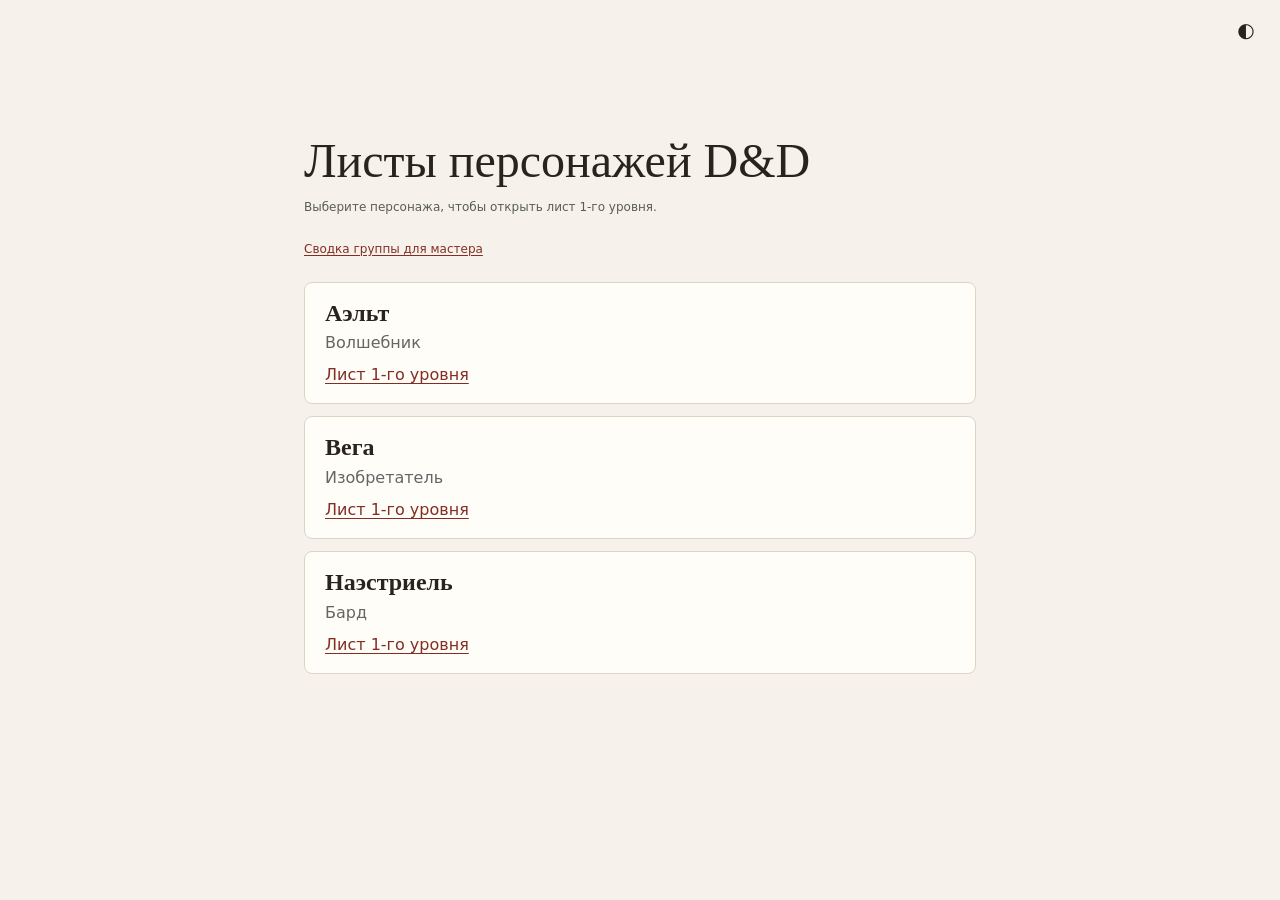
==== index.html @ 46f426d1 "up pages" ====
<!doctype html>
<html lang="ru">
<head>
  <meta charset="utf-8">
  <link rel="manifest" href="./manifest.webmanifest">
  <link rel="icon" href="./assets/favicon.ico">
  <link rel="apple-touch-icon" sizes="192x192" href="./assets/icon-192.png?v=2">
  <meta name="apple-mobile-web-app-title" content="DnD Chars">
  <script defer src="./pwa.js"></script>
  <meta name="viewport" content="width=device-width, initial-scale=1">
  <title>DnD Chars</title>
  <script src="character-sheets/theme.js"></script>
  <link rel="stylesheet" href="character-sheets/styles.css">
  <style>
    body {
      margin: 0;
      background: #f6f2eb;
      color: #29231e;
      font: 1rem/1.5 system-ui, sans-serif;
    }

    main {
      box-sizing: content-box;
      max-width: 42rem;
      margin: 0 auto;
      padding: clamp(2rem, 8vw, 5rem) 1rem;
    }

    h1, h2 {
      font-family: Georgia, serif;
      line-height: 1.2;
    }

    h1 { margin: 0; font-size: clamp(2rem, 6vw, 3rem); }
    h2 { margin: 0; font-size: 1.5rem; }
    header { margin: 0; }
    header p { margin: 0.5rem 0 1.5rem; }

    .characters {
      display: grid;
      gap: 0.75rem;
      margin: 0;
      padding: 0;
      list-style: none;
    }

    .character {
      padding: 1rem 1.25rem;
      border: 1px solid #ded4c5;
      border-radius: 0.5rem;
      background: #fffdf8;
    }

    .character-class { margin: 0.25rem 0 0.5rem; color: #656565; }

    a { color: #832e24; text-underline-offset: 0.18em; }
    a:hover { color: #582017; }
    a:focus-visible { outline: 2px solid currentColor; outline-offset: 3px; }
  </style>
</head>
<body class="site-home">
  <main>
    <header>
      <h1>Листы персонажей D&amp;D</h1>
      <p>Выберите персонажа, чтобы открыть лист 1-го уровня.</p>
      <p><a href="party.html">Сводка группы для мастера</a></p>
    </header>
    <nav aria-label="Листы по персонажам">
      <ul class="characters" role="list">
        <li class="character">
          <h2>Аэльт</h2>
          <p class="character-class">Волшебник</p>
          <a href="character-sheets/aelt/index.html" aria-label="Лист 1-го уровня — Аэльт">Лист 1-го уровня</a>
        </li>
        <li class="character">
          <h2>Вега</h2>
          <p class="character-class">Изобретатель</p>
          <a href="character-sheets/vega/index.html" aria-label="Лист 1-го уровня — Вега">Лист 1-го уровня</a>
        </li>
        <li class="character">
          <h2>Наэстриель</h2>
          <p class="character-class">Бард</p>
          <a href="character-sheets/naestriel/index.html" aria-label="Лист 1-го уровня — Наэстриель">Лист 1-го уровня</a>
        </li>
      </ul>
    </nav>
  </main>
</body>
</html>
---- character-sheets/styles.css ----
@charset "UTF-8";
*{box-sizing:border-box}body{margin:0;background:#e1e2db;color:#20221f;font:13px/1.4 Georgia,"Times New Roman",serif}.sheets{max-width:1060px;margin:24px auto}.sheet{background:white;padding:28px;margin-bottom:24px;box-shadow:0 5px 25px #0001;break-after:page}.sheet:last-child{break-after:auto}.masthead,footer{display:flex;justify-content:space-between;gap:15px;font:10px Arial,sans-serif;text-transform:uppercase;letter-spacing:.08em}.masthead{border-bottom:2px solid #20221f;padding-bottom:9px}header{margin:17px 0}h1{font-size:31px;font-weight:normal;margin:0 0 3px}header p{margin:0;font-size:12px;color:#595d52}.score-bar{display:grid;grid-template-columns:repeat(6,1fr);gap:12px;margin-bottom:19px}.score-bar>div{border:1.5px solid #656b5d;border-radius:7px 7px 18px 18px;text-align:center;padding:7px}.score-bar span{display:block;font:10px Arial,sans-serif;text-transform:uppercase}.score-bar strong{display:block;font-size:29px;font-weight:normal}.score-bar small{font:10px Arial,sans-serif}.print-columns{display:grid;gap:17px;align-items:start}.columns-3{grid-template-columns:1fr 1.25fr 1.2fr}.columns-2{grid-template-columns:1fr 1fr}.panel{position:relative;padding:12px;border:1px solid #656b5d;border-radius:8px 2px;margin-bottom:14px;break-inside:avoid}.cost-mark{position:absolute;top:9px;right:9px;font:700 8px Arial,sans-serif;text-transform:uppercase;letter-spacing:.05em;border:1px solid #656b5d;border-radius:2px;padding:2px 5px;background:#fff}.panel.summary{background:#dadada;-webkit-print-color-adjust:exact;print-color-adjust:exact}.panel.summary .data-table td,.panel.summary .data-table th{border-bottom:1px solid #aaa}.panel.with-table{border-color:#aaa}.panel h2{font:700 10px/1.3 Arial,sans-serif;text-transform:uppercase;letter-spacing:.05em;text-align:center;margin:0 0 10px}.panel p{margin:0 0 8px}.panel p:last-child{margin-bottom:0}.data-table{width:100%;border-collapse:collapse;font-size:12px}.data-table td,.data-table th{padding:5px 2px;border-bottom:1px solid #d6d8cf;text-align:left;vertical-align:top}.data-table tr:last-child td{border-bottom:0}.data-table th{font:9px Arial,sans-serif;color:#595d52}.data-table td:last-child{text-align:right;font-weight:bold;white-space:nowrap}footer{border-top:1px solid #656b5d;padding-top:9px;margin-top:15px;color:#595d52}
@media screen and (max-width:700px){.sheets{margin:10px}.sheet{padding:18px}.print-columns{grid-template-columns:1fr}.score-bar{gap:5px}.score-bar span,.score-bar small{font-size:8px}h1{font-size:26px}.data-table{font-size:13px}}
@media screen and (width < 1000px) {
  .score-bar {
    grid-template-columns: minmax(0, 1fr);
  }

  .score-bar > div {
    display: flex;
    align-items: center;
    gap: 0.5rem;
    white-space: nowrap;
  }

  .score-bar span {
    margin-inline-end: auto;
  }

  .score-bar strong {
    font-size: 1.25rem;
    line-height: 1;
  }
}
@page{size:A4;margin:10mm}
.data-table td:last-child{white-space:normal}
.data-table th.damage-heading{text-align:right}
.data-table td.group-row{font:700 9px Arial,sans-serif;text-transform:uppercase;letter-spacing:.05em;color:#595d52;padding-top:7px;text-align:left}
.attacks-table{table-layout:fixed}
.attacks-table th,.attacks-table td{overflow-wrap:anywhere}
.attacks-table th:nth-child(1){width:15%}
.attacks-table th:nth-child(2){width:25%}
.attacks-table th:nth-child(3){width:34%}
.attacks-table th:nth-child(4){width:12%}
.attacks-table th:nth-child(5){width:14%}
@media print {
  html,body{margin:0;padding:0;background:white;color:#000}
  body{font-family:"Times New Roman",serif;font-size:9pt;line-height:1.23}
  .sheets{width:100%;margin:0;max-width:none}
  .sheet{box-shadow:none;padding:0;margin:0;break-after:page;page-break-after:always}
  .sheet:last-child{break-after:auto;page-break-after:auto}
  header{margin:12px 0;break-inside:avoid}
  h1{font-size:23pt}header p{font-size:9pt;color:#000}
  .print-columns{gap:8pt;align-items:start}
  .print-columns>div{min-width:0}
  .columns-3{grid-template-columns:1fr 1.25fr 1.2fr}
  .columns-2{grid-template-columns:1.05fr 1fr}
  .panel{padding:6pt;margin-bottom:6pt;border-color:#555;break-inside:avoid;page-break-inside:avoid}
  .cost-mark{font-size:7pt;top:5pt;right:5pt;padding:1pt 3pt;border-color:#555}
  .panel h2{font-size:8pt;margin-bottom:5pt;break-after:avoid}
  .panel p{margin-bottom:3pt;orphans:3;widows:3}
  .score-bar{gap:7pt;margin-bottom:10pt;break-inside:avoid}
  .score-bar span,.score-bar small{font-size:8pt}
  .score-bar strong{font-size:21pt}
  .data-table{font-size:9pt}
  .data-table td{padding:2pt 1pt}
  .data-table td.group-row{font-size:8pt;padding-top:4pt}
  .data-table tr{break-inside:avoid}
  footer,.masthead{font-size:7pt;letter-spacing:.04em;color:#000}
  footer{margin-top:8pt;break-inside:avoid}
  a{color:inherit;text-decoration:none}
}
/* Combat panels span the two right columns on screen and paper. */
.print-columns.has-wide-blocks{grid-template-areas:"sidebar wide wide" "sidebar middle right";row-gap:0}
.has-wide-blocks>.column-0{grid-area:sidebar}
.has-wide-blocks>.wide-blocks{grid-area:wide;min-width:0}
.has-wide-blocks>.column-1{grid-area:middle}
.has-wide-blocks>.column-2{grid-area:right}
@media screen and (max-width:700px){
  .print-columns.has-wide-blocks{display:flex;flex-direction:column}
  .has-wide-blocks>div{width:100%}
  .has-wide-blocks>.column-0{order:0}
  .has-wide-blocks>.wide-blocks{order:1}
  .has-wide-blocks>.column-1{order:2}
  .has-wide-blocks>.column-2{order:3}
}

/* Group reference */
.party-table-wrap { overflow-x: auto; }
.party-table th, .party-table td { padding: .45em .5em; text-align: center; }
.party-table td { white-space: nowrap; }
.party-table th:first-child { text-align: left; }
.party-table tbody th { font: inherit; font-weight: bold; }
.party-table thead th { font-size: .9em; font-weight: bold; }
.party-table td:last-child { text-align: center; }

/* Screen theme and its control. */
@media screen {
  :root { color-scheme: light; }
  :root[data-theme="dark"] {
    color-scheme: dark;
    --dark-page: #151715;
    --dark-sheet: #212421;
    --dark-summary: #30352f;
    --dark-text: #eef0e9;
    --dark-muted: #bcc3b7;
    --dark-border: #737d71;
    --dark-divider: #545e53;
    --dark-link: #ffb4a5;
  }

  .theme-toggle {
    display: grid;
    place-items: center;
    width: 44px;
    height: 44px;
    margin: 8px 12px 0 auto;
    padding: 0;
    border: 0;
    border-radius: 50%;
    background: transparent;
    color: inherit;
    font: 1.25rem/1 system-ui, sans-serif;
    cursor: pointer;
  }
  .theme-toggle:hover { background: #8882; }
  .theme-toggle:focus-visible { outline: 2px solid currentColor; }
  .sheet-tools {
    display: flex;
    justify-content: flex-end;
    align-items: center;
    gap: .25rem;
    margin: 8px 12px 0;
  }
  .sheet-tools .theme-toggle { margin: 0; }
  .sheet-home {
    display: inline-flex;
    align-items: center;
    gap: .4rem;
    min-height: 44px;
    padding: 0 .65rem;
    border-radius: .5rem;
    color: inherit;
    font: .875rem system-ui, sans-serif;
    text-decoration: none;
  }
  .sheet-home:hover { background: #8882; }
  .sheet-home:focus-visible { outline: 2px solid currentColor; }
  .theme-toggle + .sheets, .sheet-tools + .sheets { margin-top: 4px; }

  [data-theme="dark"] :is(body, .site-home) {
    background: var(--dark-page);
    color: var(--dark-text);
  }
  [data-theme="dark"] :is(.sheet, .site-home .character) {
    background: var(--dark-sheet);
    border-color: var(--dark-border);
  }
  [data-theme="dark"] .sheet { box-shadow: 0 5px 25px #0006; }

  [data-theme="dark"] :is(.masthead, footer, .score-bar > div, .panel, .panel.with-table, .cost-mark) {
    border-color: var(--dark-border);
  }
  [data-theme="dark"] :is(.cost-mark, .panel.summary) { background: var(--dark-summary); }
  [data-theme="dark"] :is(.data-table th, .data-table td, .panel.summary .data-table th, .panel.summary .data-table td) {
    border-bottom-color: var(--dark-divider);
  }

  [data-theme="dark"] :is(header p, footer, .data-table th, .data-table td.group-row, .site-home .character-class) {
    color: var(--dark-muted);
  }
  [data-theme="dark"] :is(a, a:visited, .site-home a) { color: var(--dark-link); }
  [data-theme="dark"] :is(a:hover, .site-home a:hover) { color: #ffd7ce; }
}

@media print {
  :root { color-scheme: light; }
  .site-home { background: white; color: black; }
  .theme-toggle, .sheet-tools { display: none; }
}

/* The update control is available only on screen. */
.pwa-update { display: none; }
@media screen {
  .pwa-update {
    display: block;
    position: fixed;
    right: max(1rem, env(safe-area-inset-right));
    bottom: max(1rem, env(safe-area-inset-bottom));
    z-index: 10;
    padding: .65rem 1rem;
    border: 1px solid #656b5d;
    border-radius: .5rem;
    background: #fffdf8;
    color: #29231e;
    font: 600 .875rem system-ui, sans-serif;
    cursor: pointer;
  }
  [data-theme="dark"] .pwa-update {
    background: var(--dark-sheet);
    color: var(--dark-text);
    border-color: var(--dark-border);
  }
  .pwa-update:focus-visible { outline: 2px solid currentColor; outline-offset: 2px; }
}
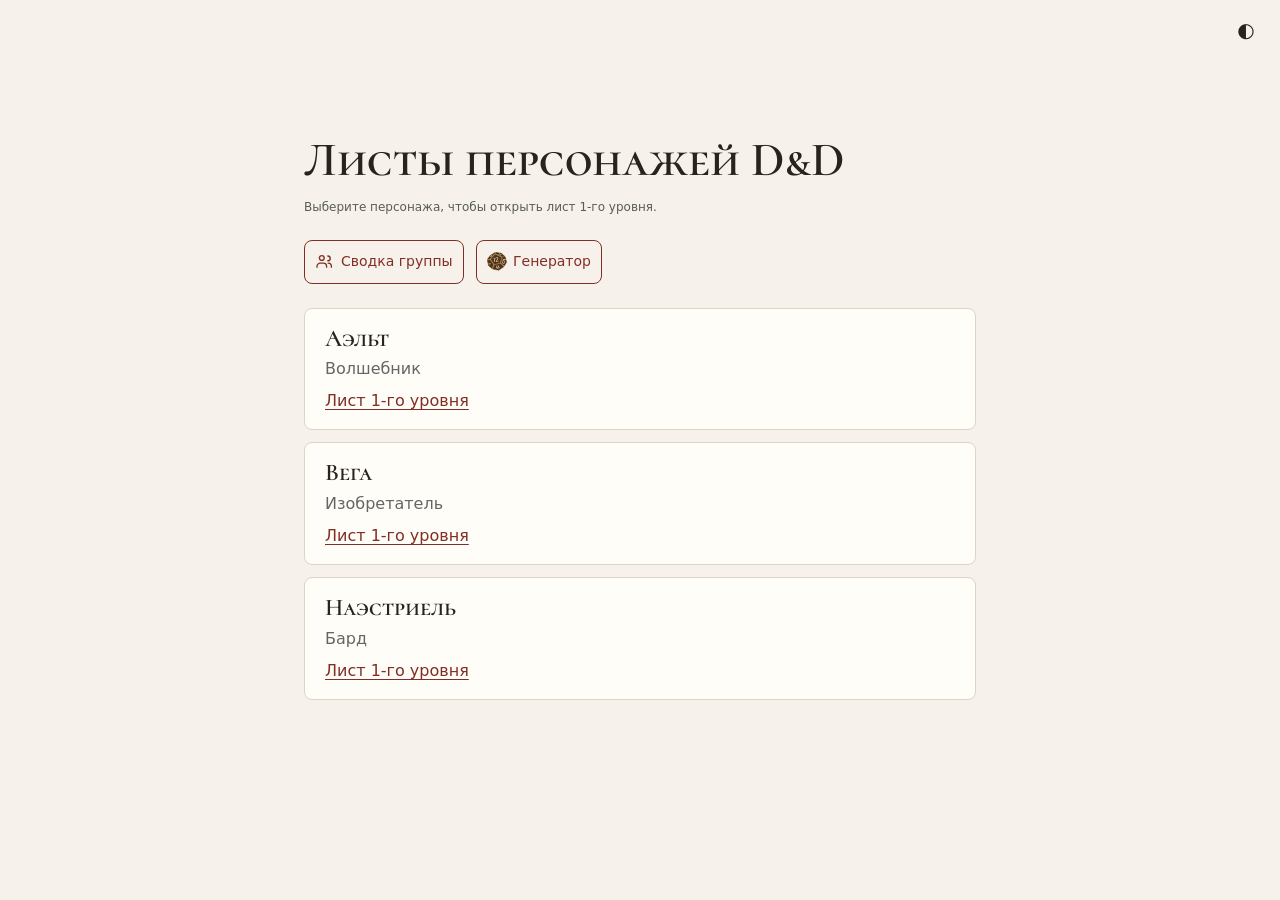
==== commit 56c0b876: "up pages" ====
--- a/index.html
+++ b/index.html
@@ -27,7 +27,6 @@
     }
 
     h1, h2 {
-      font-family: Georgia, serif;
       line-height: 1.2;
     }
 
@@ -35,6 +34,29 @@
     h2 { margin: 0; font-size: 1.5rem; }
     header { margin: 0; }
     header p { margin: 0.5rem 0 1.5rem; }
+
+    .quick-links {
+      display: flex;
+      flex-wrap: wrap;
+      gap: 0.5rem 0.75rem;
+      margin-bottom: 1.5rem;
+    }
+
+    .quick-links a {
+      display: inline-flex;
+      align-items: center;
+      gap: 0.4rem;
+      min-height: 44px;
+      padding: 0 0.65rem;
+      border: 1px solid currentColor;
+      border-radius: 0.5rem;
+      font-size: 0.875rem;
+      text-decoration: none;
+    }
+
+    .quick-links a:hover { background: #8882; }
+    .quick-links :is(svg, img) { flex: none; width: 1.2rem; height: 1.2rem; }
+    [data-theme="dark"] .quick-links img { filter: grayscale(1) invert(1) brightness(1.35); }
 
     .characters {
       display: grid;
@@ -63,7 +85,19 @@
     <header>
       <h1>Листы персонажей D&amp;D</h1>
       <p>Выберите персонажа, чтобы открыть лист 1-го уровня.</p>
-      <p><a href="party.html">Сводка группы для мастера</a></p>
+      <nav class="quick-links" aria-label="Инструменты">
+        <a href="party.html">
+          <svg viewBox="0 0 24 24" fill="none" stroke="currentColor" stroke-width="1.7" stroke-linecap="round" aria-hidden="true" focusable="false">
+            <circle cx="8.5" cy="7.5" r="3"/>
+            <path d="M2.5 19v-1a4 4 0 0 1 4-4h4a4 4 0 0 1 4 4v1M16 5a3 3 0 0 1 0 6m.5 3a4 4 0 0 1 4 4v1"/>
+          </svg>
+          Сводка группы
+        </a>
+        <a href="character-generator.html">
+          <img src="assets/D12.svg" alt="" width="20" height="20">
+          Генератор
+        </a>
+      </nav>
     </header>
     <nav aria-label="Листы по персонажам">
       <ul class="characters" role="list">
--- a/character-sheets/styles.css
+++ b/character-sheets/styles.css
@@ -1,195 +1,690 @@
 @charset "UTF-8";
-*{box-sizing:border-box}body{margin:0;background:#e1e2db;color:#20221f;font:13px/1.4 Georgia,"Times New Roman",serif}.sheets{max-width:1060px;margin:24px auto}.sheet{background:white;padding:28px;margin-bottom:24px;box-shadow:0 5px 25px #0001;break-after:page}.sheet:last-child{break-after:auto}.masthead,footer{display:flex;justify-content:space-between;gap:15px;font:10px Arial,sans-serif;text-transform:uppercase;letter-spacing:.08em}.masthead{border-bottom:2px solid #20221f;padding-bottom:9px}header{margin:17px 0}h1{font-size:31px;font-weight:normal;margin:0 0 3px}header p{margin:0;font-size:12px;color:#595d52}.score-bar{display:grid;grid-template-columns:repeat(6,1fr);gap:12px;margin-bottom:19px}.score-bar>div{border:1.5px solid #656b5d;border-radius:7px 7px 18px 18px;text-align:center;padding:7px}.score-bar span{display:block;font:10px Arial,sans-serif;text-transform:uppercase}.score-bar strong{display:block;font-size:29px;font-weight:normal}.score-bar small{font:10px Arial,sans-serif}.print-columns{display:grid;gap:17px;align-items:start}.columns-3{grid-template-columns:1fr 1.25fr 1.2fr}.columns-2{grid-template-columns:1fr 1fr}.panel{position:relative;padding:12px;border:1px solid #656b5d;border-radius:8px 2px;margin-bottom:14px;break-inside:avoid}.cost-mark{position:absolute;top:9px;right:9px;font:700 8px Arial,sans-serif;text-transform:uppercase;letter-spacing:.05em;border:1px solid #656b5d;border-radius:2px;padding:2px 5px;background:#fff}.panel.summary{background:#dadada;-webkit-print-color-adjust:exact;print-color-adjust:exact}.panel.summary .data-table td,.panel.summary .data-table th{border-bottom:1px solid #aaa}.panel.with-table{border-color:#aaa}.panel h2{font:700 10px/1.3 Arial,sans-serif;text-transform:uppercase;letter-spacing:.05em;text-align:center;margin:0 0 10px}.panel p{margin:0 0 8px}.panel p:last-child{margin-bottom:0}.data-table{width:100%;border-collapse:collapse;font-size:12px}.data-table td,.data-table th{padding:5px 2px;border-bottom:1px solid #d6d8cf;text-align:left;vertical-align:top}.data-table tr:last-child td{border-bottom:0}.data-table th{font:9px Arial,sans-serif;color:#595d52}.data-table td:last-child{text-align:right;font-weight:bold;white-space:nowrap}footer{border-top:1px solid #656b5d;padding-top:9px;margin-top:15px;color:#595d52}
-@media screen and (max-width:700px){.sheets{margin:10px}.sheet{padding:18px}.print-columns{grid-template-columns:1fr}.score-bar{gap:5px}.score-bar span,.score-bar small{font-size:8px}h1{font-size:26px}.data-table{font-size:13px}}
+* {
+    box-sizing: border-box
+}
+
+body {
+    margin: 0;
+    background: #e1e2db;
+    color: #20221f;
+    font: 13px/1.4 Georgia, "Times New Roman", serif
+}
+
+.sheets {
+    max-width: 1060px;
+    margin: 24px auto
+}
+
+.sheet {
+    background: white;
+    padding: 28px;
+    margin-bottom: 24px;
+    box-shadow: 0 5px 25px #0001;
+    break-after: page
+}
+
+.sheet:last-child {
+    break-after: auto
+}
+
+.masthead, footer {
+    display: flex;
+    justify-content: space-between;
+    gap: 15px;
+    font: 10px Arial, sans-serif;
+    text-transform: uppercase;
+    letter-spacing: .08em
+}
+
+.masthead {
+    border-bottom: 2px solid #20221f;
+    padding-bottom: 9px
+}
+
+header {
+    margin: 17px 0
+}
+
+h1 {
+    font-size: 31px;
+    font-weight: normal;
+    margin: 0 0 3px
+}
+
+header p {
+    margin: 0;
+    font-size: 12px;
+    color: #595d52
+}
+
+.score-bar {
+    display: grid;
+    grid-template-columns:repeat(6, 1fr);
+    gap: 12px;
+    margin-bottom: 19px
+}
+
+.score-bar > div {
+    border: 1.5px solid #656b5d;
+    border-radius: 7px 7px 18px 18px;
+    text-align: center;
+    padding: 7px
+}
+
+.score-bar span {
+    display: block;
+    font: 10px Arial, sans-serif;
+    text-transform: uppercase
+}
+
+.score-bar strong {
+    display: block;
+    font-size: 29px;
+    font-weight: normal
+}
+
+.score-bar small {
+    font: 10px Arial, sans-serif
+}
+
+.print-columns {
+    display: grid;
+    gap: 17px;
+    align-items: start
+}
+
+.columns-3 {
+    grid-template-columns:1fr 1.25fr 1.2fr
+}
+
+.columns-2 {
+    grid-template-columns:1fr 1fr
+}
+
+.panel {
+    position: relative;
+    padding: 12px;
+    border: 1px solid #656b5d;
+    border-radius: 8px 2px;
+    margin-bottom: 14px;
+    break-inside: avoid
+}
+
+.cost-mark {
+    position: absolute;
+    top: 9px;
+    right: 9px;
+    font: 700 8px Arial, sans-serif;
+    text-transform: uppercase;
+    letter-spacing: .05em;
+    border: 1px solid #656b5d;
+    border-radius: 2px;
+    padding: 2px 5px;
+    background: #fff
+}
+
+.panel.summary {
+    background: #dadada;
+    -webkit-print-color-adjust: exact;
+    print-color-adjust: exact
+}
+
+.panel.summary .data-table td, .panel.summary .data-table th {
+    border-bottom: 1px solid #aaa
+}
+
+.panel.with-table {
+    border-color: #aaa
+}
+
+.panel h2 {
+    font: 700 10px/1.3 Arial, sans-serif;
+    text-transform: uppercase;
+    letter-spacing: .05em;
+    text-align: center;
+    margin: 0 0 10px
+}
+
+.panel p {
+    margin: 0 0 8px
+}
+
+.panel p:last-child {
+    margin-bottom: 0
+}
+
+.data-table {
+    width: 100%;
+    border-collapse: collapse;
+    font-size: 12px
+}
+
+.data-table td, .data-table th {
+    padding: 5px 2px;
+    border-bottom: 1px solid #d6d8cf;
+    text-align: left;
+    vertical-align: top
+}
+
+.data-table tr:last-child td {
+    border-bottom: 0
+}
+
+.data-table th {
+    font: 9px Arial, sans-serif;
+    color: #595d52
+}
+
+.data-table td:last-child {
+    text-align: right;
+    font-weight: bold;
+    white-space: nowrap
+}
+
+footer {
+    border-top: 1px solid #656b5d;
+    padding-top: 9px;
+    margin-top: 15px;
+    color: #595d52
+}
+
+@media screen and (max-width: 700px) {
+    .sheets {
+        margin: 10px
+    }
+
+    .sheet {
+        padding: 18px
+    }
+
+    .print-columns {
+        grid-template-columns:1fr
+    }
+
+    .score-bar {
+        gap: 5px
+    }
+
+    .score-bar span, .score-bar small {
+        font-size: 8px
+    }
+
+    h1 {
+        font-size: 26px
+    }
+
+    .data-table {
+        font-size: 13px
+    }
+}
+
 @media screen and (width < 1000px) {
-  .score-bar {
-    grid-template-columns: minmax(0, 1fr);
-  }
-
-  .score-bar > div {
-    display: flex;
-    align-items: center;
-    gap: 0.5rem;
+    .score-bar {
+        grid-template-columns: minmax(0, 1fr);
+    }
+
+    .score-bar > div {
+        display: flex;
+        align-items: center;
+        gap: 0.5rem;
+        white-space: nowrap;
+    }
+
+    .score-bar span {
+        margin-inline-end: auto;
+    }
+
+    .score-bar strong {
+        font-size: 1.25rem;
+        line-height: 1;
+    }
+}
+
+@page {
+    size: A4;
+    margin: 10mm
+}
+
+.data-table td:last-child {
+    white-space: normal
+}
+
+.data-table th.damage-heading {
+    text-align: right
+}
+
+.data-table td.group-row {
+    font: 700 9px Arial, sans-serif;
+    text-transform: uppercase;
+    letter-spacing: .05em;
+    color: #595d52;
+    padding-top: 7px;
+    text-align: left
+}
+
+.attacks-table {
+    table-layout: fixed
+}
+
+.attacks-table th, .attacks-table td {
+    overflow-wrap: anywhere
+}
+
+.attacks-table th:nth-child(1) {
+    width: 15%
+}
+
+.attacks-table th:nth-child(2) {
+    width: 25%
+}
+
+.attacks-table th:nth-child(3) {
+    width: 34%
+}
+
+.attacks-table th:nth-child(4) {
+    width: 12%
+}
+
+.attacks-table th:nth-child(5) {
+    width: 14%
+}
+
+@media print {
+    html, body {
+        margin: 0;
+        padding: 0;
+        background: white;
+        color: #000
+    }
+
+    body {
+        font-family: "Times New Roman", serif;
+        font-size: 9pt;
+        line-height: 1.23
+    }
+
+    .sheets {
+        width: 100%;
+        margin: 0;
+        max-width: none
+    }
+
+    .sheet {
+        box-shadow: none;
+        padding: 0;
+        margin: 0;
+        break-after: page;
+        page-break-after: always
+    }
+
+    .sheet:last-child {
+        break-after: auto;
+        page-break-after: auto
+    }
+
+    header {
+        margin: 12px 0;
+        break-inside: avoid
+    }
+
+    h1 {
+        font-size: 23pt
+    }
+
+    header p {
+        font-size: 9pt;
+        color: #000
+    }
+
+    .print-columns {
+        gap: 8pt;
+        align-items: start
+    }
+
+    .print-columns > div {
+        min-width: 0
+    }
+
+    .columns-3 {
+        grid-template-columns:1fr 1.25fr 1.2fr
+    }
+
+    .columns-2 {
+        grid-template-columns:1.05fr 1fr
+    }
+
+    .panel {
+        padding: 6pt;
+        margin-bottom: 6pt;
+        border-color: #555;
+        break-inside: avoid;
+        page-break-inside: avoid
+    }
+
+    .cost-mark {
+        font-size: 7pt;
+        top: 5pt;
+        right: 5pt;
+        padding: 1pt 3pt;
+        border-color: #555
+    }
+
+    .panel h2 {
+        font-size: 8pt;
+        margin-bottom: 5pt;
+        break-after: avoid
+    }
+
+    .panel p {
+        margin-bottom: 3pt;
+        orphans: 3;
+        widows: 3
+    }
+
+    .score-bar {
+        gap: 7pt;
+        margin-bottom: 10pt;
+        break-inside: avoid
+    }
+
+    .score-bar span, .score-bar small {
+        font-size: 8pt
+    }
+
+    .score-bar strong {
+        font-size: 21pt
+    }
+
+    .data-table {
+        font-size: 9pt
+    }
+
+    .data-table td {
+        padding: 2pt 1pt
+    }
+
+    .data-table td.group-row {
+        font-size: 8pt;
+        padding-top: 4pt
+    }
+
+    .data-table tr {
+        break-inside: avoid
+    }
+
+    footer, .masthead {
+        font-size: 7pt;
+        letter-spacing: .04em;
+        color: #000
+    }
+
+    footer {
+        margin-top: 8pt;
+        break-inside: avoid
+    }
+
+    a {
+        color: inherit;
+        text-decoration: none
+    }
+}
+
+/* Combat panels span the two right columns on screen and paper. */
+.print-columns.has-wide-blocks {
+    grid-template-areas:"sidebar wide wide" "sidebar middle right";
+    row-gap: 0
+}
+
+.has-wide-blocks > .column-0 {
+    grid-area: sidebar
+}
+
+.has-wide-blocks > .wide-blocks {
+    grid-area: wide;
+    min-width: 0
+}
+
+.has-wide-blocks > .column-1 {
+    grid-area: middle
+}
+
+.has-wide-blocks > .column-2 {
+    grid-area: right
+}
+
+@media screen and (max-width: 700px) {
+    .print-columns.has-wide-blocks {
+        display: flex;
+        flex-direction: column
+    }
+
+    .has-wide-blocks > div {
+        width: 100%
+    }
+
+    .has-wide-blocks > .column-0 {
+        order: 0
+    }
+
+    .has-wide-blocks > .wide-blocks {
+        order: 1
+    }
+
+    .has-wide-blocks > .column-1 {
+        order: 2
+    }
+
+    .has-wide-blocks > .column-2 {
+        order: 3
+    }
+}
+
+/* Group reference */
+.party-table-wrap {
+    overflow-x: auto;
+}
+
+.party-table th, .party-table td {
+    padding: .45em .5em;
+    text-align: center;
+}
+
+.party-table td {
     white-space: nowrap;
-  }
-
-  .score-bar span {
-    margin-inline-end: auto;
-  }
-
-  .score-bar strong {
-    font-size: 1.25rem;
-    line-height: 1;
-  }
-}
-@page{size:A4;margin:10mm}
-.data-table td:last-child{white-space:normal}
-.data-table th.damage-heading{text-align:right}
-.data-table td.group-row{font:700 9px Arial,sans-serif;text-transform:uppercase;letter-spacing:.05em;color:#595d52;padding-top:7px;text-align:left}
-.attacks-table{table-layout:fixed}
-.attacks-table th,.attacks-table td{overflow-wrap:anywhere}
-.attacks-table th:nth-child(1){width:15%}
-.attacks-table th:nth-child(2){width:25%}
-.attacks-table th:nth-child(3){width:34%}
-.attacks-table th:nth-child(4){width:12%}
-.attacks-table th:nth-child(5){width:14%}
-@media print {
-  html,body{margin:0;padding:0;background:white;color:#000}
-  body{font-family:"Times New Roman",serif;font-size:9pt;line-height:1.23}
-  .sheets{width:100%;margin:0;max-width:none}
-  .sheet{box-shadow:none;padding:0;margin:0;break-after:page;page-break-after:always}
-  .sheet:last-child{break-after:auto;page-break-after:auto}
-  header{margin:12px 0;break-inside:avoid}
-  h1{font-size:23pt}header p{font-size:9pt;color:#000}
-  .print-columns{gap:8pt;align-items:start}
-  .print-columns>div{min-width:0}
-  .columns-3{grid-template-columns:1fr 1.25fr 1.2fr}
-  .columns-2{grid-template-columns:1.05fr 1fr}
-  .panel{padding:6pt;margin-bottom:6pt;border-color:#555;break-inside:avoid;page-break-inside:avoid}
-  .cost-mark{font-size:7pt;top:5pt;right:5pt;padding:1pt 3pt;border-color:#555}
-  .panel h2{font-size:8pt;margin-bottom:5pt;break-after:avoid}
-  .panel p{margin-bottom:3pt;orphans:3;widows:3}
-  .score-bar{gap:7pt;margin-bottom:10pt;break-inside:avoid}
-  .score-bar span,.score-bar small{font-size:8pt}
-  .score-bar strong{font-size:21pt}
-  .data-table{font-size:9pt}
-  .data-table td{padding:2pt 1pt}
-  .data-table td.group-row{font-size:8pt;padding-top:4pt}
-  .data-table tr{break-inside:avoid}
-  footer,.masthead{font-size:7pt;letter-spacing:.04em;color:#000}
-  footer{margin-top:8pt;break-inside:avoid}
-  a{color:inherit;text-decoration:none}
-}
-/* Combat panels span the two right columns on screen and paper. */
-.print-columns.has-wide-blocks{grid-template-areas:"sidebar wide wide" "sidebar middle right";row-gap:0}
-.has-wide-blocks>.column-0{grid-area:sidebar}
-.has-wide-blocks>.wide-blocks{grid-area:wide;min-width:0}
-.has-wide-blocks>.column-1{grid-area:middle}
-.has-wide-blocks>.column-2{grid-area:right}
-@media screen and (max-width:700px){
-  .print-columns.has-wide-blocks{display:flex;flex-direction:column}
-  .has-wide-blocks>div{width:100%}
-  .has-wide-blocks>.column-0{order:0}
-  .has-wide-blocks>.wide-blocks{order:1}
-  .has-wide-blocks>.column-1{order:2}
-  .has-wide-blocks>.column-2{order:3}
-}
-
-/* Group reference */
-.party-table-wrap { overflow-x: auto; }
-.party-table th, .party-table td { padding: .45em .5em; text-align: center; }
-.party-table td { white-space: nowrap; }
-.party-table th:first-child { text-align: left; }
-.party-table tbody th { font: inherit; font-weight: bold; }
-.party-table thead th { font-size: .9em; font-weight: bold; }
-.party-table td:last-child { text-align: center; }
+}
+
+.party-table th:first-child {
+    text-align: left;
+}
+
+.party-table tbody th {
+    font: inherit;
+    font-weight: bold;
+}
+
+.party-table thead th {
+    font-size: .9em;
+    font-weight: bold;
+}
+
+.party-table td:last-child {
+    text-align: center;
+}
 
 /* Screen theme and its control. */
 @media screen {
-  :root { color-scheme: light; }
-  :root[data-theme="dark"] {
-    color-scheme: dark;
-    --dark-page: #151715;
-    --dark-sheet: #212421;
-    --dark-summary: #30352f;
-    --dark-text: #eef0e9;
-    --dark-muted: #bcc3b7;
-    --dark-border: #737d71;
-    --dark-divider: #545e53;
-    --dark-link: #ffb4a5;
-  }
-
-  .theme-toggle {
-    display: grid;
-    place-items: center;
-    width: 44px;
-    height: 44px;
-    margin: 8px 12px 0 auto;
-    padding: 0;
-    border: 0;
-    border-radius: 50%;
-    background: transparent;
-    color: inherit;
-    font: 1.25rem/1 system-ui, sans-serif;
-    cursor: pointer;
-  }
-  .theme-toggle:hover { background: #8882; }
-  .theme-toggle:focus-visible { outline: 2px solid currentColor; }
-  .sheet-tools {
-    display: flex;
-    justify-content: flex-end;
-    align-items: center;
-    gap: .25rem;
-    margin: 8px 12px 0;
-  }
-  .sheet-tools .theme-toggle { margin: 0; }
-  .sheet-home {
-    display: inline-flex;
-    align-items: center;
-    gap: .4rem;
-    min-height: 44px;
-    padding: 0 .65rem;
-    border-radius: .5rem;
-    color: inherit;
-    font: .875rem system-ui, sans-serif;
-    text-decoration: none;
-  }
-  .sheet-home:hover { background: #8882; }
-  .sheet-home:focus-visible { outline: 2px solid currentColor; }
-  .theme-toggle + .sheets, .sheet-tools + .sheets { margin-top: 4px; }
-
-  [data-theme="dark"] :is(body, .site-home) {
-    background: var(--dark-page);
-    color: var(--dark-text);
-  }
-  [data-theme="dark"] :is(.sheet, .site-home .character) {
-    background: var(--dark-sheet);
-    border-color: var(--dark-border);
-  }
-  [data-theme="dark"] .sheet { box-shadow: 0 5px 25px #0006; }
-
-  [data-theme="dark"] :is(.masthead, footer, .score-bar > div, .panel, .panel.with-table, .cost-mark) {
-    border-color: var(--dark-border);
-  }
-  [data-theme="dark"] :is(.cost-mark, .panel.summary) { background: var(--dark-summary); }
-  [data-theme="dark"] :is(.data-table th, .data-table td, .panel.summary .data-table th, .panel.summary .data-table td) {
-    border-bottom-color: var(--dark-divider);
-  }
-
-  [data-theme="dark"] :is(header p, footer, .data-table th, .data-table td.group-row, .site-home .character-class) {
-    color: var(--dark-muted);
-  }
-  [data-theme="dark"] :is(a, a:visited, .site-home a) { color: var(--dark-link); }
-  [data-theme="dark"] :is(a:hover, .site-home a:hover) { color: #ffd7ce; }
+    :root {
+        color-scheme: light;
+    }
+
+    :root[data-theme="dark"] {
+        color-scheme: dark;
+        --dark-page: #151715;
+        --dark-sheet: #212421;
+        --dark-summary: #30352f;
+        --dark-text: #eef0e9;
+        --dark-muted: #bcc3b7;
+        --dark-border: #737d71;
+        --dark-divider: #545e53;
+        --dark-link: #ffb4a5;
+    }
+
+    .theme-toggle {
+        display: grid;
+        place-items: center;
+        width: 44px;
+        height: 44px;
+        margin: 8px 12px 0 auto;
+        padding: 0;
+        border: 0;
+        border-radius: 50%;
+        background: transparent;
+        color: inherit;
+        font: 1.25rem/1 system-ui, sans-serif;
+        cursor: pointer;
+    }
+
+    .theme-toggle:hover {
+        background: #8882;
+    }
+
+    .theme-toggle:focus-visible {
+        outline: 2px solid currentColor;
+    }
+
+    .sheet-tools {
+        display: flex;
+        justify-content: flex-end;
+        align-items: center;
+        gap: .25rem;
+        margin: 8px 12px 0;
+    }
+
+    .sheet-tools .theme-toggle {
+        margin: 0;
+    }
+
+    .sheet-home {
+        display: inline-flex;
+        align-items: center;
+        gap: .4rem;
+        min-height: 44px;
+        padding: 0 .65rem;
+        border-radius: .5rem;
+        color: inherit;
+        font: .875rem system-ui, sans-serif;
+        text-decoration: none;
+    }
+
+    .sheet-home:hover {
+        background: #8882;
+    }
+
+    .sheet-home:focus-visible {
+        outline: 2px solid currentColor;
+    }
+
+    .theme-toggle + .sheets, .sheet-tools + .sheets {
+        margin-top: 4px;
+    }
+
+    [data-theme="dark"] :is(body, .site-home) {
+        background: var(--dark-page);
+        color: var(--dark-text);
+    }
+
+    [data-theme="dark"] :is(.sheet, .site-home .character) {
+        background: var(--dark-sheet);
+        border-color: var(--dark-border);
+    }
+
+    [data-theme="dark"] .sheet {
+        box-shadow: 0 5px 25px #0006;
+    }
+
+    [data-theme="dark"] :is(.masthead, footer, .score-bar > div, .panel, .panel.with-table, .cost-mark) {
+        border-color: var(--dark-border);
+    }
+
+    [data-theme="dark"] :is(.cost-mark, .panel.summary) {
+        background: var(--dark-summary);
+    }
+
+    [data-theme="dark"] :is(.data-table th, .data-table td, .panel.summary .data-table th, .panel.summary .data-table td) {
+        border-bottom-color: var(--dark-divider);
+    }
+
+    [data-theme="dark"] :is(header p, footer, .data-table th, .data-table td.group-row, .site-home .character-class) {
+        color: var(--dark-muted);
+    }
+
+    [data-theme="dark"] :is(a, a:visited, .site-home a) {
+        color: var(--dark-link);
+    }
+
+    [data-theme="dark"] :is(a:hover, .site-home a:hover) {
+        color: #ffd7ce;
+    }
 }
 
 @media print {
-  :root { color-scheme: light; }
-  .site-home { background: white; color: black; }
-  .theme-toggle, .sheet-tools { display: none; }
+    :root {
+        color-scheme: light;
+    }
+
+    .site-home {
+        background: white;
+        color: black;
+    }
+
+    .theme-toggle, .sheet-tools {
+        display: none;
+    }
 }
 
 /* The update control is available only on screen. */
-.pwa-update { display: none; }
+.pwa-update {
+    display: none;
+}
+
 @media screen {
-  .pwa-update {
-    display: block;
-    position: fixed;
-    right: max(1rem, env(safe-area-inset-right));
-    bottom: max(1rem, env(safe-area-inset-bottom));
-    z-index: 10;
-    padding: .65rem 1rem;
-    border: 1px solid #656b5d;
-    border-radius: .5rem;
-    background: #fffdf8;
-    color: #29231e;
-    font: 600 .875rem system-ui, sans-serif;
-    cursor: pointer;
-  }
-  [data-theme="dark"] .pwa-update {
-    background: var(--dark-sheet);
-    color: var(--dark-text);
-    border-color: var(--dark-border);
-  }
-  .pwa-update:focus-visible { outline: 2px solid currentColor; outline-offset: 2px; }
-}
+    .pwa-update {
+        display: block;
+        position: fixed;
+        right: max(1rem, env(safe-area-inset-right));
+        bottom: max(1rem, env(safe-area-inset-bottom));
+        z-index: 10;
+        padding: .65rem 1rem;
+        border: 1px solid #656b5d;
+        border-radius: .5rem;
+        background: #fffdf8;
+        color: #29231e;
+        font: 600 .875rem system-ui, sans-serif;
+        cursor: pointer;
+    }
+
+    [data-theme="dark"] .pwa-update {
+        background: var(--dark-sheet);
+        color: var(--dark-text);
+        border-color: var(--dark-border);
+    }
+
+    .pwa-update:focus-visible {
+        outline: 2px solid currentColor;
+        outline-offset: 2px;
+    }
+}
+
+@font-face {
+    font-family: "Cormorant SC";
+    src: url("../assets/fonts/CormorantSC-SemiBold.ttf") format("truetype");
+    font-style: normal;
+    font-weight: 600;
+    font-display: swap;
+}
+
+h1, h2, .panel h2 {
+    font-family: "Cormorant SC", Georgia, serif;
+    font-weight: 600;
+}
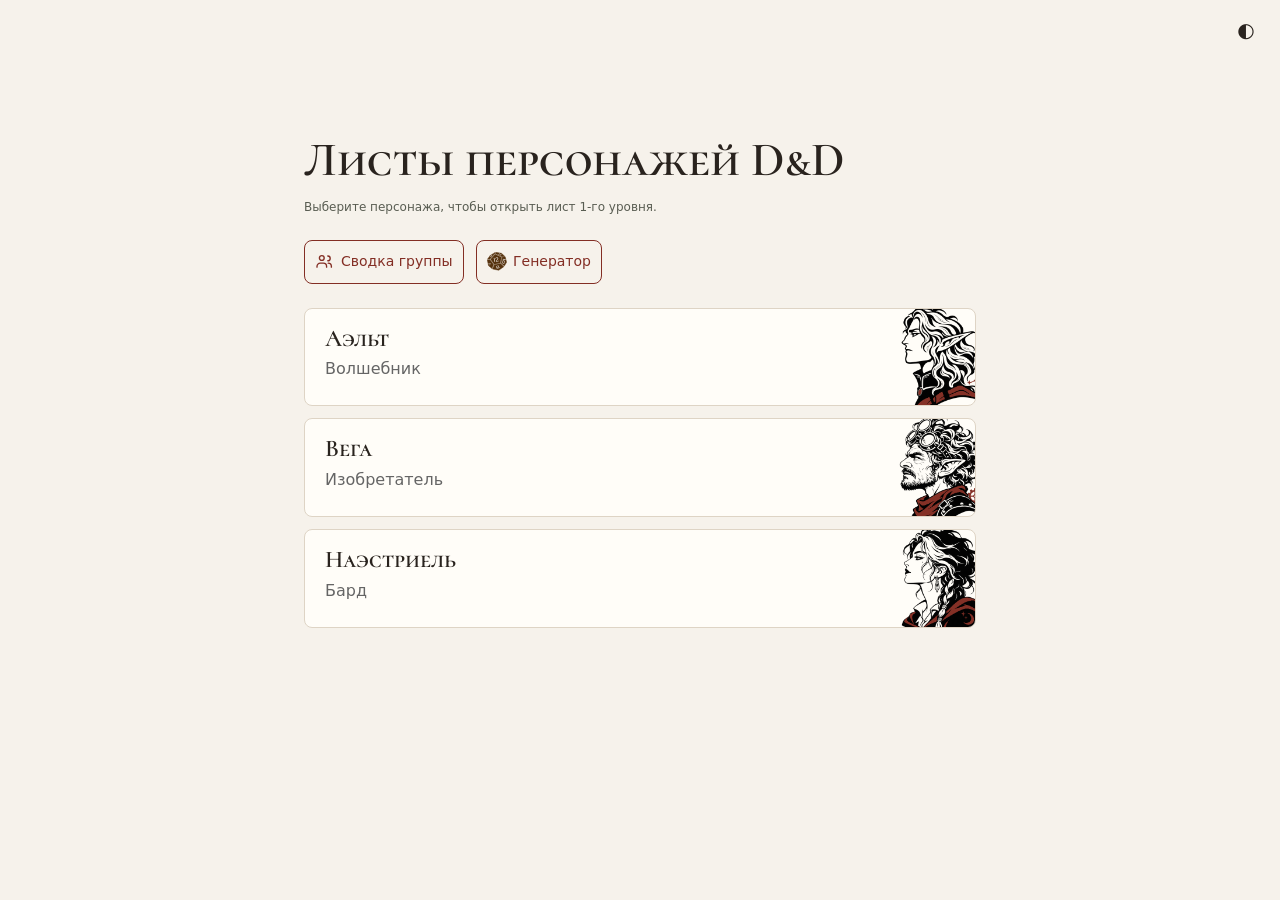
==== commit 05ff06ae: "up main page" ====
--- a/index.html
+++ b/index.html
@@ -57,6 +57,20 @@
     .quick-links a:hover { background: #8882; }
     .quick-links :is(svg, img) { flex: none; width: 1.2rem; height: 1.2rem; }
     [data-theme="dark"] .quick-links img { filter: grayscale(1) invert(1) brightness(1.35); }
+    .cache-controls { margin-top: 1.5rem; font-size: 0.875rem; }
+    .cache-controls button {
+      min-height: 44px;
+      padding: 0 0.75rem;
+      border: 0;
+      border-radius: 0.5rem;
+      background: transparent;
+      color: inherit;
+      font: inherit;
+    }
+    .cache-controls button:enabled { cursor: pointer; }
+    .cache-controls button:enabled:hover { background: #8882; }
+    .cache-controls button:focus-visible { outline: 2px solid currentColor; outline-offset: 3px; }
+    .cache-controls button:disabled { opacity: 0.55; }
 
     .characters {
       display: grid;
@@ -66,14 +80,30 @@
       list-style: none;
     }
 
-    .character {
-      padding: 1rem 1.25rem;
+    .site-home a.character {
+      display: grid;
+      position: relative;
+      overflow: hidden;
       border: 1px solid #ded4c5;
       border-radius: 0.5rem;
       background: #fffdf8;
+      color: inherit;
+      text-decoration: none;
     }
 
+    .character-details { padding: 1rem calc(7rem - 21px) 1rem 1.25rem; }
     .character-class { margin: 0.25rem 0 0.5rem; color: #656565; }
+    .character-portrait {
+      display: block;
+      position: absolute;
+      right: -21px;
+      top: -8px;
+      width: 7rem;
+      height: auto;
+    }
+    [data-theme="dark"] .character-portrait { filter: url(#portrait-light-ink); }
+
+    .site-home a.character:hover { border-color: currentColor; }
 
     a { color: #832e24; text-underline-offset: 0.18em; }
     a:hover { color: #582017; }
@@ -81,6 +111,21 @@
   </style>
 </head>
 <body class="site-home">
+  <svg width="0" height="0" style="position: absolute" aria-hidden="true">
+    <filter id="portrait-light-ink" color-interpolation-filters="sRGB">
+      <!-- The mask is opaque only where all three color channels are zero. -->
+      <feColorMatrix in="SourceGraphic" type="matrix"
+        values="0 0 0 0 0  0 0 0 0 0  0 0 0 0 0  -255 -255 -255 0 1" result="black"/>
+      <feFlood flood-color="rgb(188, 195, 183)"/>
+      <feComposite in2="black" operator="in"/>
+      <feComposite in2="SourceAlpha" operator="in" result="lightInk"/>
+      <feComposite in="SourceGraphic" in2="black" operator="out" result="otherColors"/>
+      <feMerge>
+        <feMergeNode in="otherColors"/>
+        <feMergeNode in="lightInk"/>
+      </feMerge>
+    </filter>
+  </svg>
   <main>
     <header>
       <h1>Листы персонажей D&amp;D</h1>
@@ -101,23 +146,39 @@
     </header>
     <nav aria-label="Листы по персонажам">
       <ul class="characters" role="list">
-        <li class="character">
-          <h2>Аэльт</h2>
-          <p class="character-class">Волшебник</p>
-          <a href="character-sheets/aelt/index.html" aria-label="Лист 1-го уровня — Аэльт">Лист 1-го уровня</a>
+        <li>
+          <a class="character" href="character-sheets/aelt/index.html" aria-label="Аэльт, Волшебник, лист 1-го уровня">
+            <div class="character-details">
+              <h2>Аэльт</h2>
+              <p class="character-class">Волшебник</p>
+            </div>
+            <img class="character-portrait" src="assets/aelt-profile.png" alt="" width="384" height="384">
+          </a>
         </li>
-        <li class="character">
-          <h2>Вега</h2>
-          <p class="character-class">Изобретатель</p>
-          <a href="character-sheets/vega/index.html" aria-label="Лист 1-го уровня — Вега">Лист 1-го уровня</a>
+        <li>
+          <a class="character" href="character-sheets/vega/index.html" aria-label="Вега, Изобретатель, лист 1-го уровня">
+            <div class="character-details">
+              <h2>Вега</h2>
+              <p class="character-class">Изобретатель</p>
+            </div>
+            <img class="character-portrait" src="assets/vega-profile.png" alt="" width="384" height="384">
+          </a>
         </li>
-        <li class="character">
-          <h2>Наэстриель</h2>
-          <p class="character-class">Бард</p>
-          <a href="character-sheets/naestriel/index.html" aria-label="Лист 1-го уровня — Наэстриель">Лист 1-го уровня</a>
+        <li>
+          <a class="character" href="character-sheets/naestriel/index.html" aria-label="Наэстриель, Бард, лист 1-го уровня">
+            <div class="character-details">
+              <h2>Наэстриель</h2>
+              <p class="character-class">Бард</p>
+            </div>
+            <img class="character-portrait" src="assets/naestriel-profile.png" alt="" width="384" height="384">
+          </a>
         </li>
       </ul>
     </nav>
+    <div class="cache-controls" id="cache-controls" hidden>
+      <button type="button">Сбросить офлайн-кэш</button>
+      <span role="status"></span>
+    </div>
   </main>
 </body>
 </html>
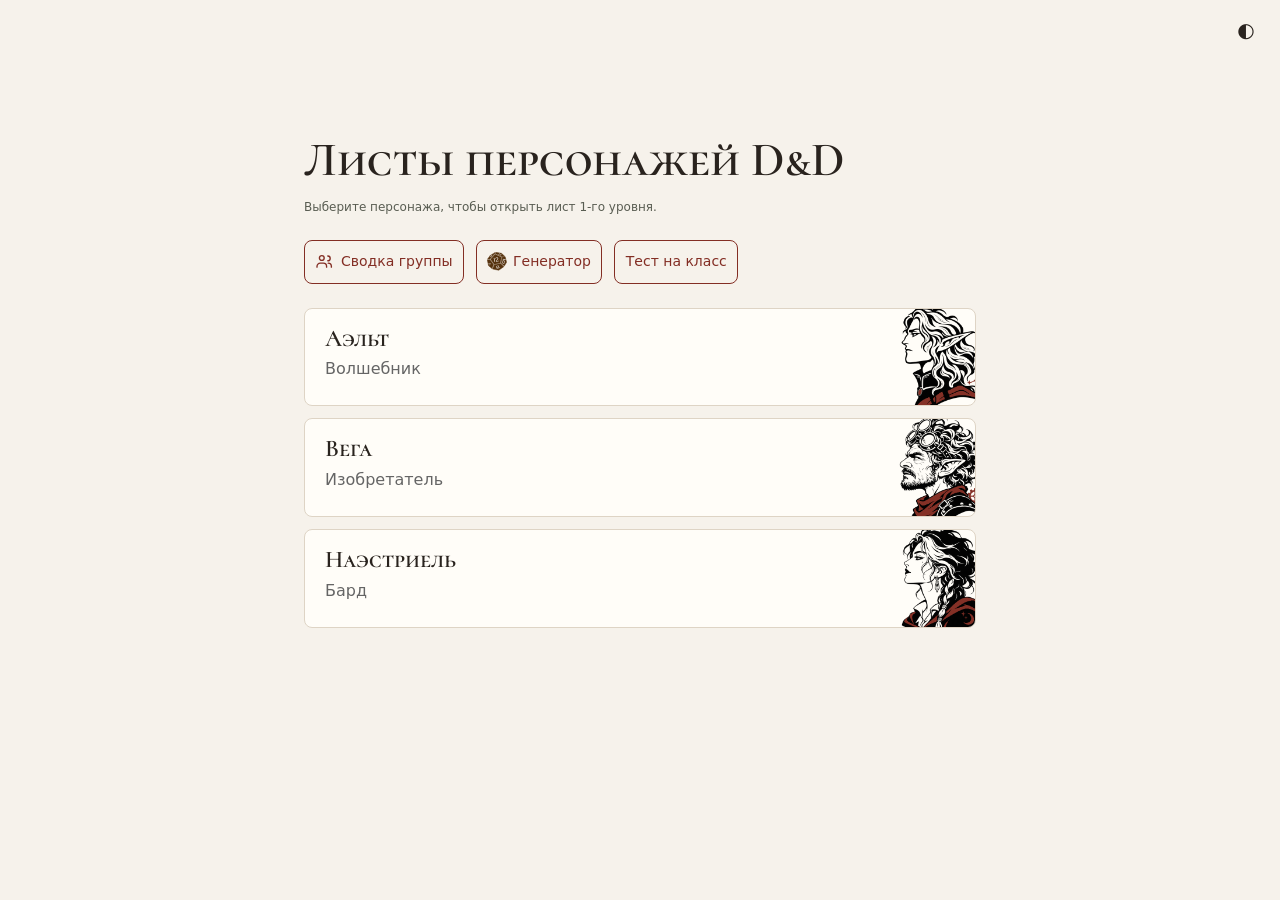
==== commit 79412b38: "up pages" ====
--- a/index.html
+++ b/index.html
@@ -59,8 +59,7 @@
     [data-theme="dark"] .quick-links img { filter: grayscale(1) invert(1) brightness(1.35); }
     .cache-controls { margin-top: 1.5rem; font-size: 0.875rem; }
     .cache-controls button {
-      min-height: 44px;
-      padding: 0 0.75rem;
+      padding: 0.25rem 0.75rem;
       border: 0;
       border-radius: 0.5rem;
       background: transparent;
@@ -105,7 +104,7 @@
 
     .site-home a.character:hover { border-color: currentColor; }
 
-    a { color: #832e24; text-underline-offset: 0.18em; }
+    a { color: #832e24; }
     a:hover { color: #582017; }
     a:focus-visible { outline: 2px solid currentColor; outline-offset: 3px; }
   </style>
@@ -142,6 +141,7 @@
           <img src="assets/D12.svg" alt="" width="20" height="20">
           Генератор
         </a>
+        <a href="class-quiz.html">Тест на класс</a>
       </nav>
     </header>
     <nav aria-label="Листы по персонажам">
--- a/character-sheets/styles.css
+++ b/character-sheets/styles.css
@@ -8,6 +8,10 @@
     background: #e1e2db;
     color: #20221f;
     font: 13px/1.4 Georgia, "Times New Roman", serif
+}
+
+a {
+    text-decoration: none;
 }
 
 .sheets {
@@ -554,15 +558,23 @@
     }
 
     .sheet-tools {
+        position: sticky;
+        top: 0;
+        z-index: 1;
         display: flex;
         justify-content: flex-end;
         align-items: center;
-        gap: .25rem;
-        margin: 8px 12px 0;
+        gap: 6px;
+        padding: .75rem;
+        background-color: inherit;
     }
 
     .sheet-tools .theme-toggle {
         margin: 0;
+    }
+
+    .sheet-tools .theme-toggle:hover {
+        background: transparent;
     }
 
     .sheet-home {
@@ -570,15 +582,10 @@
         align-items: center;
         gap: .4rem;
         min-height: 44px;
-        padding: 0 .65rem;
         border-radius: .5rem;
         color: inherit;
         font: .875rem system-ui, sans-serif;
         text-decoration: none;
-    }
-
-    .sheet-home:hover {
-        background: #8882;
     }
 
     .sheet-home:focus-visible {
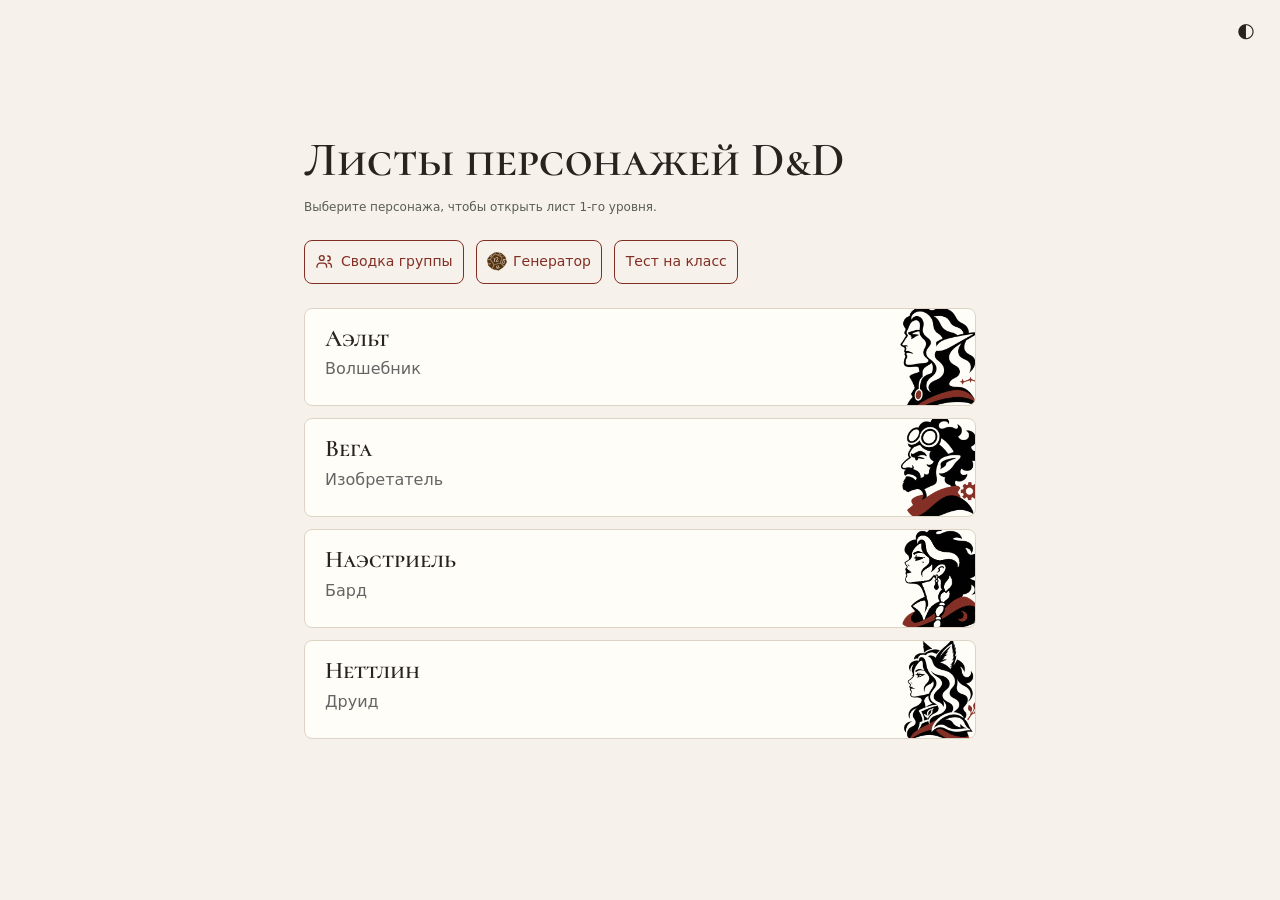
==== commit 9b2bfe47: "add nettlin" ====
--- a/index.html
+++ b/index.html
@@ -173,6 +173,15 @@
             <img class="character-portrait" src="assets/naestriel-profile.png" alt="" width="384" height="384">
           </a>
         </li>
+        <li>
+          <a class="character" href="character-sheets/nettlin/index.html" aria-label="Неттлин, Друид, лист 1-го уровня">
+            <div class="character-details">
+              <h2>Неттлин</h2>
+              <p class="character-class">Друид</p>
+            </div>
+            <img class="character-portrait" src="assets/nettlin-profile.png" alt="" width="384" height="384">
+          </a>
+        </li>
       </ul>
     </nav>
     <div class="cache-controls" id="cache-controls" hidden>
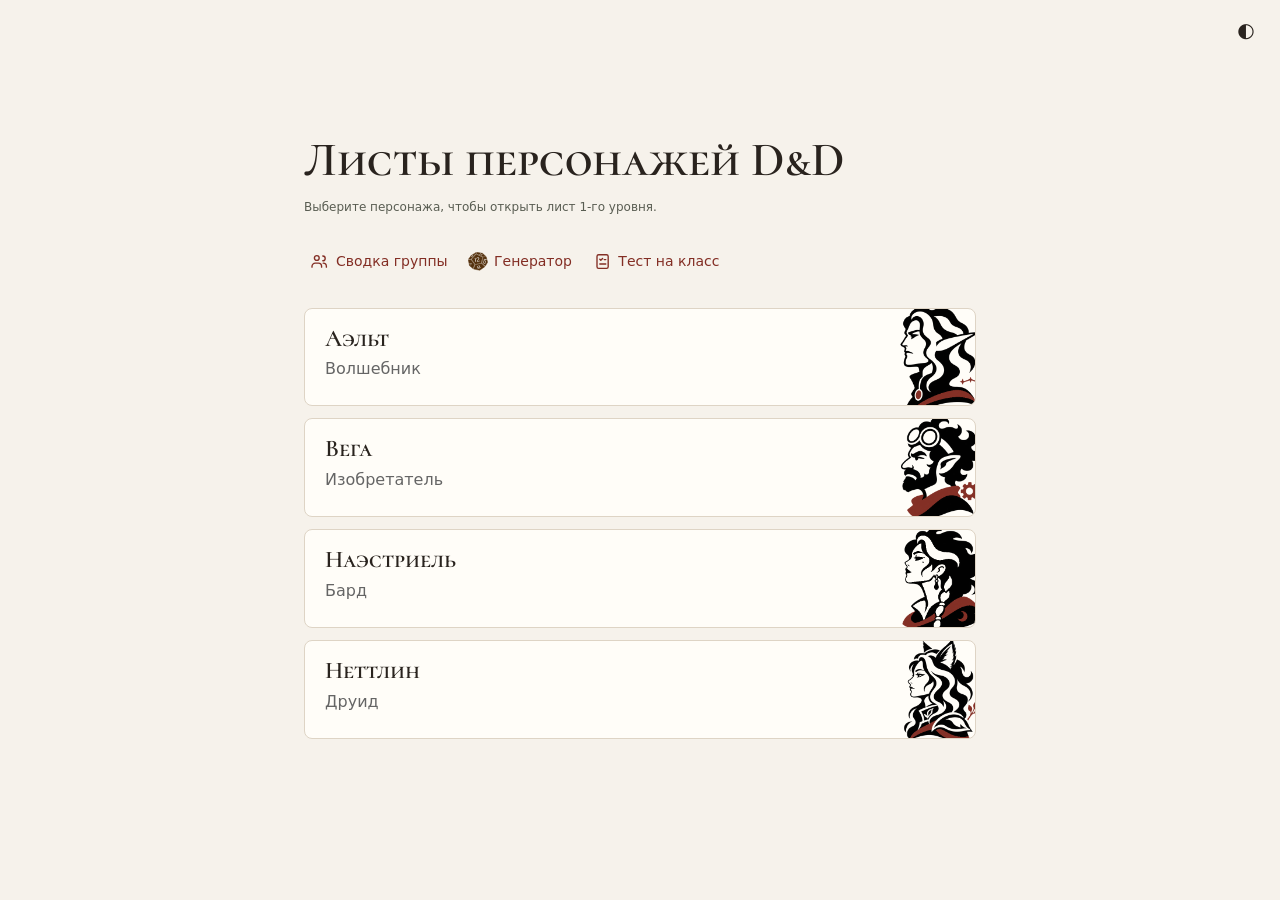
==== commit bd67a2d6: "up nav bar" ====
--- a/index.html
+++ b/index.html
@@ -38,7 +38,7 @@
     .quick-links {
       display: flex;
       flex-wrap: wrap;
-      gap: 0.5rem 0.75rem;
+      gap: 0 0.5rem;
       margin-bottom: 1.5rem;
     }
 
@@ -47,8 +47,7 @@
       align-items: center;
       gap: 0.4rem;
       min-height: 44px;
-      padding: 0 0.65rem;
-      border: 1px solid currentColor;
+      padding: 0 0.4rem;
       border-radius: 0.5rem;
       font-size: 0.875rem;
       text-decoration: none;
@@ -141,7 +140,13 @@
           <img src="assets/D12.svg" alt="" width="20" height="20">
           Генератор
         </a>
-        <a href="class-quiz.html">Тест на класс</a>
+        <a href="class-quiz.html">
+          <svg viewBox="0 0 24 24" fill="none" stroke="currentColor" stroke-width="1.7" stroke-linecap="round" stroke-linejoin="round" aria-hidden="true" focusable="false">
+            <rect x="5" y="3.5" width="14" height="17" rx="2"/>
+            <path d="m8.5 9 1.25 1.25L12 8m2 1.5h2M8.5 15h7.5"/>
+          </svg>
+          Тест на класс
+        </a>
       </nav>
     </header>
     <nav aria-label="Листы по персонажам">
--- a/character-sheets/styles.css
+++ b/character-sheets/styles.css
@@ -514,6 +514,42 @@
 
 .party-table td:last-child {
     text-align: center;
+}
+
+.party-table tbody tr:last-child > :is(th, td) {
+    border-bottom: 0;
+}
+
+.party-summary {
+    display: grid;
+    gap: 0.2rem;
+    margin-top: 1rem;
+}
+
+.party-summary > :is(h2, p) {
+    margin: 0;
+}
+
+.party-rating:not([hidden]) {
+    display: inline-block;
+    padding: 0.15em 0.6em;
+    border-radius: 999px;
+    font-size: 0.85em;
+}
+
+.party-rating[data-strength="weak"] {
+    background: #f6dddd;
+    color: #772a2a;
+}
+
+.party-rating[data-strength="medium"] {
+    background: #f5e8c5;
+    color: #62470d;
+}
+
+.party-rating[data-strength="strong"] {
+    background: #deebd9;
+    color: #2d5129;
 }
 
 /* Screen theme and its control. */
@@ -647,6 +683,24 @@
 
     .theme-toggle, .sheet-tools {
         display: none;
+    }
+}
+
+.sheet-level-link { display: none; }
+
+@media screen {
+    .sheet-level-link {
+        display: table;
+        margin: 0.75rem auto 1.5rem;
+        color: inherit;
+        font-size: 0.75rem;
+        opacity: 0.65;
+        text-decoration: none;
+    }
+
+    .sheet-level-link:is(:hover, :focus-visible) {
+        opacity: 1;
+        text-decoration: underline;
     }
 }
 
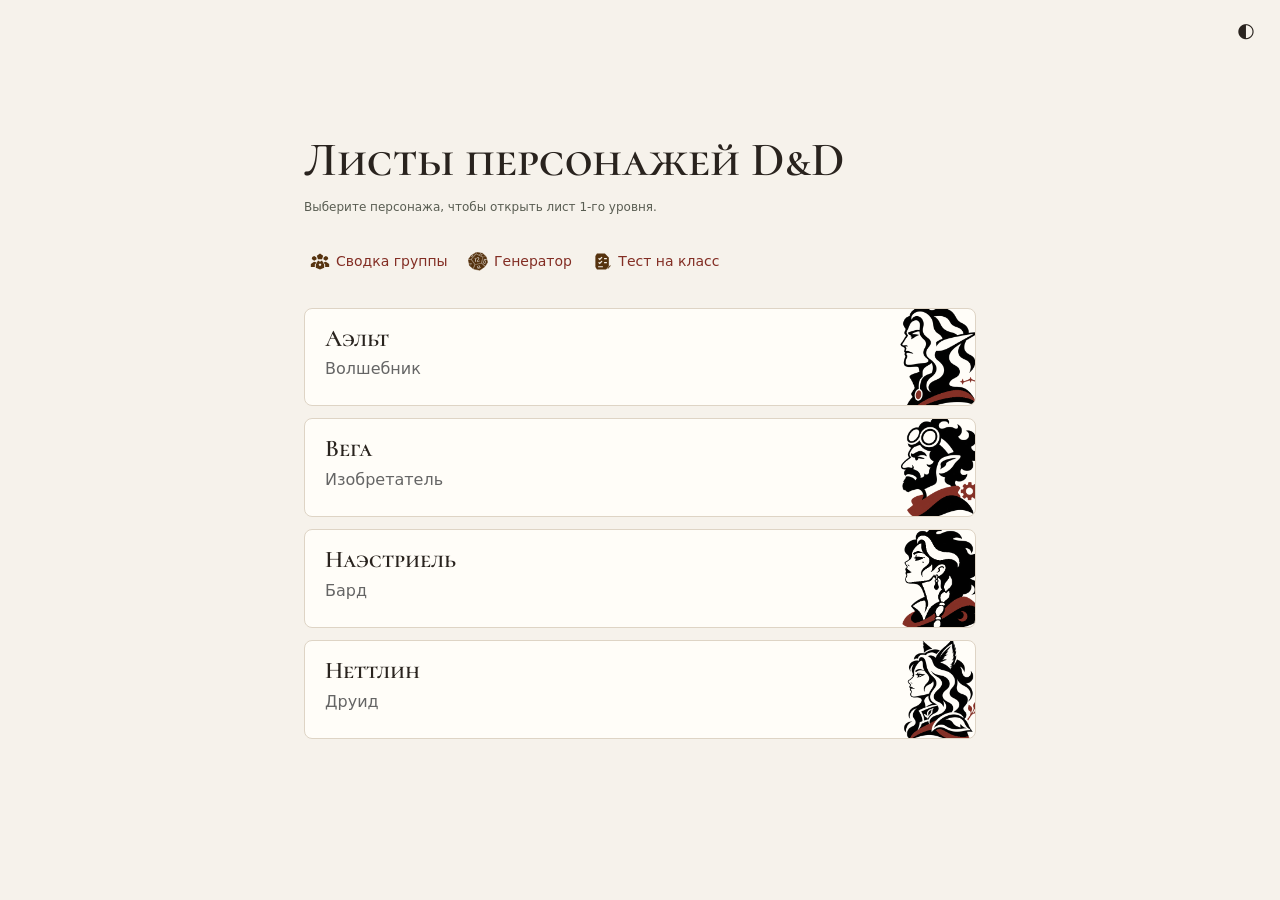
==== commit 5281e9d1: "up icons" ====
--- a/index.html
+++ b/index.html
@@ -130,10 +130,7 @@
       <p>Выберите персонажа, чтобы открыть лист 1-го уровня.</p>
       <nav class="quick-links" aria-label="Инструменты">
         <a href="party.html">
-          <svg viewBox="0 0 24 24" fill="none" stroke="currentColor" stroke-width="1.7" stroke-linecap="round" aria-hidden="true" focusable="false">
-            <circle cx="8.5" cy="7.5" r="3"/>
-            <path d="M2.5 19v-1a4 4 0 0 1 4-4h4a4 4 0 0 1 4 4v1M16 5a3 3 0 0 1 0 6m.5 3a4 4 0 0 1 4 4v1"/>
-          </svg>
+          <img src="assets/party-icon.svg" alt="" width="20" height="20">
           Сводка группы
         </a>
         <a href="character-generator.html">
@@ -141,10 +138,7 @@
           Генератор
         </a>
         <a href="class-quiz.html">
-          <svg viewBox="0 0 24 24" fill="none" stroke="currentColor" stroke-width="1.7" stroke-linecap="round" stroke-linejoin="round" aria-hidden="true" focusable="false">
-            <rect x="5" y="3.5" width="14" height="17" rx="2"/>
-            <path d="m8.5 9 1.25 1.25L12 8m2 1.5h2M8.5 15h7.5"/>
-          </svg>
+          <img src="assets/quiz-icon.svg" alt="" width="20" height="20">
           Тест на класс
         </a>
       </nav>
